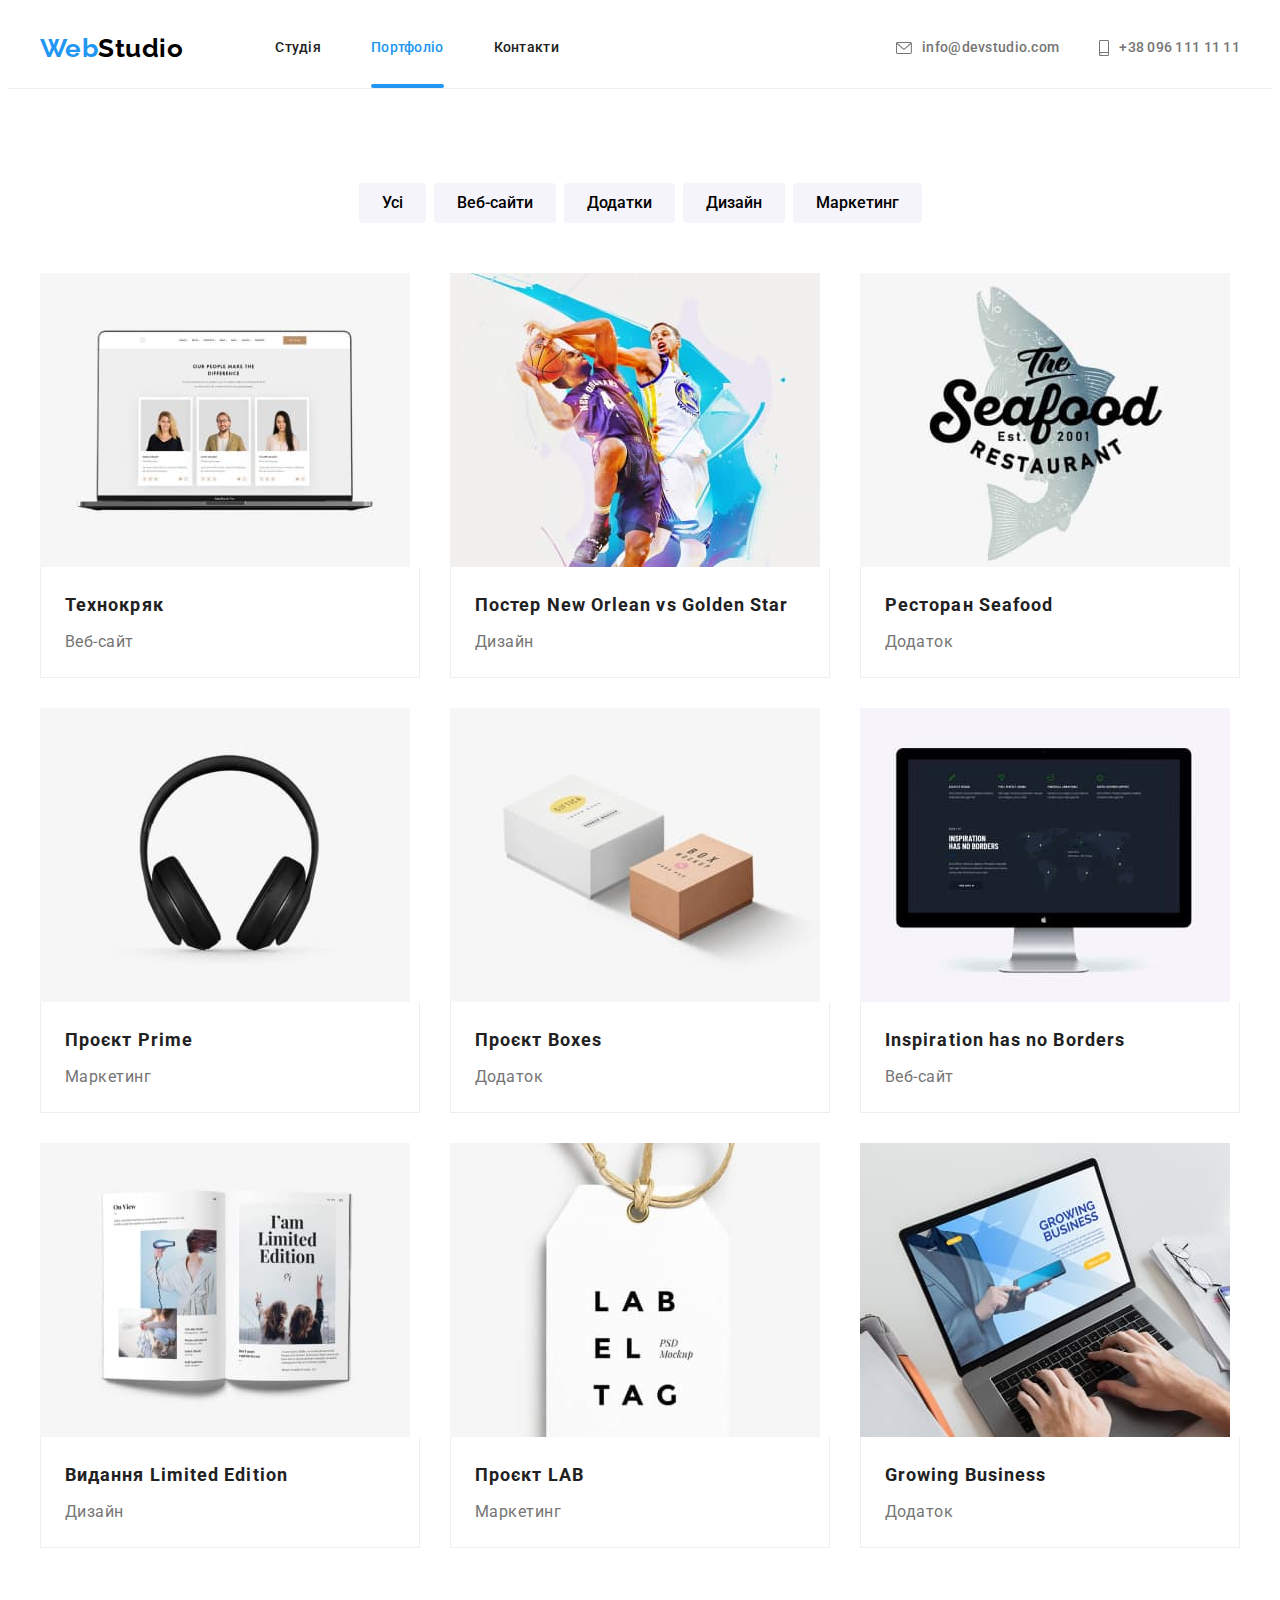
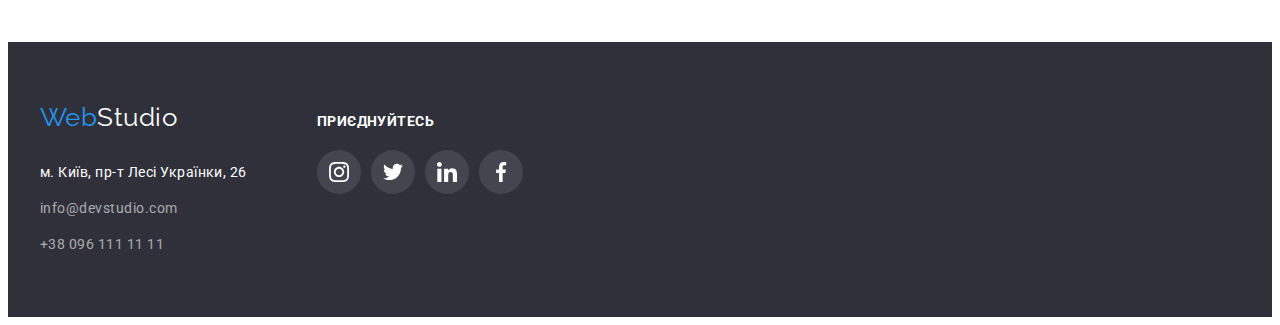
==== portfolio.html @ 070bc05e "copy studio" ====
<!DOCTYPE html>
<html lang="uk">

<head>
  <meta charset="UTF-8" />
  <meta http-equiv="X-UA-Compatible" content="IE=edge" />
  <meta name="viewport" content="width=device-width, initial-scale=1.0" />
  <title>Портфоліо</title>
  <link rel="preconnect" href="https://fonts.googleapis.com" />
  <link rel="preconnect" href="https://fonts.gstatic.com" crossorigin />
  <link href="https://fonts.googleapis.com/css2?family=Raleway:wght@700&family=Roboto:wght@400;500;700;900&display=swap"
    rel="stylesheet" />
  <link rel="stylesheet" href="https://cdnjs.cloudflare.com/ajax/libs/modern-normalize/1.1.0/modern-normalize.min.css"
    integrity="sha512-wpPYUAdjBVSE4KJnH1VR1HeZfpl1ub8YT/NKx4PuQ5NmX2tKuGu6U/JRp5y+Y8XG2tV+wKQpNHVUX03MfMFn9Q=="
    crossorigin="anonymous" referrerpolicy="no-referrer" />
  <link rel="stylesheet" href="./css/styles.css" />
</head>

<body>
  <!-- Header -->
  <header class="header">
    <div class="container header-container">
      <nav class="navigation">
        <a class="logo link" href="/" lang="en"><span class="logo-color">Web</span>Studio</a>
        <ul class="nav-list list">
          <li class="nav-list-item">
            <a class="link nav-list-link" href="./index.html">Студія</a>
          </li>
          <li class="nav-list-item">
            <a class="link nav-list-link nav-list-active-page" href="./portfolio.html">Портфоліо</a>
          </li>
          <li class="nav-list-item">
            <a class="link nav-list-link" href="">Контакти</a>
          </li>
        </ul>
      </nav>
      <ul class="list contact">
        <li class="contact-item">
          <a class="link contact-mail" href="mailto:info@devstudio.com"><svg class="contact-icon" width="16"
              height="12">
              <use href="./images/icons.svg#envelope"></use>
            </svg>info@devstudio.com</a>
        </li>
        <li class="contact-item">
          <a class="link contact-tel" href="tel:+380961111111"><svg class="contact-icon" width="10" height="16">
              <use href="./images/icons.svg#smartphone"></use>
            </svg>+38 096 111 11 11</a>
        </li>
      </ul>
    </div>
  </header>
  <main>
    <!-- Portfolio Hero -->
    <section class="section">
      <div class="container">
        <h1 class="visually-hidden">Портфоліо</h1>
        <ul class="list portfolio-filter">
          <li class="portfolio-filter-item">
            <button class="portfolio-filter-btn" type="button">Усі</button>
          </li>
          <li class="portfolio-filter-item">
            <button class="portfolio-filter-btn" type="button">
              Веб-сайти
            </button>
          </li>
          <li class="portfolio-filter-item">
            <button class="portfolio-filter-btn" type="button">
              Додатки
            </button>
          </li>
          <li class="portfolio-filter-item">
            <button class="portfolio-filter-btn" type="button">Дизайн</button>
          </li>
          <li class="portfolio-filter-item">
            <button class="portfolio-filter-btn" type="button">
              Маркетинг
            </button>
          </li>
        </ul>
        <ul class="list portfolio-works-list">
          <li class="portfolio-works-list-item">
            <a class="link portfolio-works-list-link" href="">
              <div class="product-thumb">
                <p class="overlay-text">Ресурс пропонує комплексні пропозиції з різним рівнем функціоналу та сервісів.
                  Все це дозволить відвідувачу отримати вичерпні відомості про компанію чи приватну особу.</p>
                <img src="./images/portfolio/portfolio-img-1.jpg" alt="Ноутбук з веб-сайтом" width="370" height="294" />
              </div>
              <div class="portfolio-works-content-wrapper">
                <h2 class="portfolio-works-list-title">Технокряк</h2>
                <p class="portfolio-works-list-text">Веб-сайт</p>
              </div>
            </a>
          </li>
          <li class="portfolio-works-list-item">
            <a class="link portfolio-works-list-link" href="">
              <div class="product-thumb">
                <p class="overlay-text">Ресурс пропонує комплексні пропозиції з різним рівнем функціоналу та сервісів.
                  Все це дозволить відвідувачу отримати вичерпні відомості про компанію чи приватну особу.</p><img
                  src="./images/portfolio/portfolio-img-2.jpg" alt="Гравці в баскетбол" width="370" height="294" />
              </div>
              <div class="portfolio-works-content-wrapper">
                <h2 class="portfolio-works-list-title">
                  Постер <span lang="en">New Orlean vs Golden Star</span>
                </h2>
                <p class="portfolio-works-list-text">Дизайн</p>
              </div>
            </a>
          </li>
          <li class="portfolio-works-list-item">
            <a class="link portfolio-works-list-link" href="">
              <div class="product-thumb">
                <p class="overlay-text">Ресурс пропонує комплексні пропозиції з різним рівнем функціоналу та сервісів.
                  Все це дозволить відвідувачу отримати вичерпні відомості про компанію чи приватну особу.</p><img
                  src="./images/portfolio/portfolio-img-3.jpg" alt="Логотип ресторану" width="370" height="294" />
              </div>
              <div class="portfolio-works-content-wrapper">
                <h2 class="portfolio-works-list-title">
                  Ресторан <span lang="en">Seafood</span>
                </h2>
                <p class="portfolio-works-list-text">Додаток</p>
              </div>
            </a>
          </li>
          <li class="portfolio-works-list-item">
            <a class="link portfolio-works-list-link" href="">
              <div class="product-thumb">
                <p class="overlay-text">Ресурс пропонує комплексні пропозиції з різним рівнем функціоналу та сервісів.
                  Все це дозволить відвідувачу отримати вичерпні відомості про компанію чи приватну особу.</p><img
                  src="./images/portfolio/portfolio-img-4.jpg" alt="Навушники" width="370" height="294" />
              </div>
              <div class="portfolio-works-content-wrapper">
                <h2 class="portfolio-works-list-title">
                  Проєкт <span lang="en">Prime</span>
                </h2>
                <p class="portfolio-works-list-text">Маркетинг</p>
              </div>
            </a>
          </li>
          <li class="portfolio-works-list-item">
            <a class="link portfolio-works-list-link" href="">
              <div class="product-thumb">
                <p class="overlay-text">Ресурс пропонує комплексні пропозиції з різним рівнем функціоналу та сервісів.
                  Все це дозволить відвідувачу отримати вичерпні відомості про компанію чи приватну особу.</p><img
                  src="./images/portfolio/portfolio-img-5.jpg" alt="Дві коробки" width="370" height="294" />
              </div>
              <div class="portfolio-works-content-wrapper">
                <h2 class="portfolio-works-list-title">
                  Проєкт <span lang="en">Boxes</span>
                </h2>
                <p class="portfolio-works-list-text">Додаток</p>
              </div>
            </a>
          </li>
          <li class="portfolio-works-list-item">
            <a class="link portfolio-works-list-link" href="">
              <div class="product-thumb">
                <p class="overlay-text">Ресурс пропонує комплексні пропозиції з різним рівнем функціоналу та сервісів.
                  Все це дозволить відвідувачу отримати вичерпні відомості про компанію чи приватну особу.</p><img
                  src="./images/portfolio/portfolio-img-6.jpg" alt="Веб-сайт на моніторі" width="370" height="294" />
              </div>
              <div class="portfolio-works-content-wrapper">
                <h2 class="portfolio-works-list-title">
                  <span lang="en">Inspiration has no Borders</span>
                </h2>
                <p class="portfolio-works-list-text">Веб-сайт</p>
              </div>
            </a>
          </li>
          <li class="portfolio-works-list-item">
            <a class="link portfolio-works-list-link" href="">
              <div class="product-thumb">
                <p class="overlay-text">Ресурс пропонує комплексні пропозиції з різним рівнем функціоналу та сервісів.
                  Все це дозволить відвідувачу отримати вичерпні відомості про компанію чи приватну особу.</p><img
                  src="./images/portfolio/portfolio-img-7.jpg" alt="Рекламний буклет" width="370" height="294" />
              </div>
              <div class="portfolio-works-content-wrapper">
                <h2 class="portfolio-works-list-title">
                  Видання <span lang="en">Limited Edition</span>
                </h2>
                <p class="portfolio-works-list-text">Дизайн</p>
              </div>
            </a>
          </li>
          <li class="portfolio-works-list-item">
            <a class="link portfolio-works-list-link" href="">
              <div class="product-thumb">
                <p class="overlay-text">Ресурс пропонує комплексні пропозиції з різним рівнем функціоналу та сервісів.
                  Все це дозволить відвідувачу отримати вичерпні відомості про компанію чи приватну особу.</p><img
                  src="./images/portfolio/portfolio-img-8.jpg" alt="Бірка" width="370" height="294" />
              </div>
              <div class="portfolio-works-content-wrapper">
                <h2 class="portfolio-works-list-title">
                  Проєкт <span lang="en">LAB</span>
                </h2>
                <p class="portfolio-works-list-text">Маркетинг</p>
              </div>
            </a>
          </li>
          <li class="portfolio-works-list-item">
            <a class="link portfolio-works-list-link" href="">
              <div class="product-thumb">
                <p class="overlay-text">Ресурс пропонує комплексні пропозиції з різним рівнем функціоналу та сервісів.
                  Все це дозволить відвідувачу отримати вичерпні відомості про компанію чи приватну особу.</p><img
                  src="./images/portfolio/portfolio-img-9.jpg" alt="Додаток на ноутбуці" width="370" height="294" />
              </div>
              <div class="portfolio-works-content-wrapper">
                <h2 class="portfolio-works-list-title">
                  <span lang="en">Growing Business</span>
                </h2>
                <p class="portfolio-works-list-text">Додаток</p>
              </div>
            </a>
          </li>
        </ul>
      </div>
    </section>
  </main>
  <!-- Footer -->
  <footer class="footer">
    <div class="container footer-container">
      <div class="footer-left-side">
        <a class="logo-footer link" href="/" lang="en"><span class="logo-color">Web</span>Studio</a>
        <address>
          <ul class="list address-list">
            <li class="address-list-item">
              <a class="link address-list-link address-list-address" href="https://goo.gl/maps/isuV4R65W3E8o1DZ9"
                target="_blank" rel="noopener noreferrer">м. Київ, пр-т Лесі Українки, 26</a>
            </li>
            <li class="address-list-item">
              <a class="link address-list-link" href="mailto:info@devstudio.com">info@devstudio.com</a>
            </li>
            <li class="address-list-item">
              <a class="link address-list-link" href="tel:+380961111111">+38 096 111 11 11</a>
            </li>
          </ul>
        </address>
      </div>
      <div>
        <h3 class="footer-social-title">приєднуйтесь</h3>
        <ul class="list footer-social-list">
          <li class="footer-social-item">
            <a class="footer-social-list-link social-list-link" href=""><svg
                class="footer-social-list-icon social-list-icon" width="20" height="20">
                <use href="./images/icons.svg#instagram"></use>
              </svg></a>
          </li>
          <li class="footer-social-item">
            <a class="footer-social-list-link social-list-link" href=""><svg
                class="footer-social-list-icon social-list-icon" width="20" height="20">
                <use href="./images/icons.svg#twitter"></use>
              </svg></a>
          </li>
          <li class="footer-social-item">
            <a class="footer-social-list-link social-list-link" href=""><svg
                class="footer-social-list-icon social-list-icon" width="20" height="20">
                <use href="./images/icons.svg#linkedin"></use>
              </svg></a>
          </li>
          <li class="footer-social-item">
            <a class="footer-social-list-link social-list-link" href=""><svg
                class="footer-social-list-icon social-list-icon" width="20" height="20">
                <use href="./images/icons.svg#facebook"></use>
              </svg></a>
          </li>
        </ul>
      </div>
    </div>
  </footer>
</body>

</html>
---- css/styles.css ----
:root {
  --primary-font-family: "Roboto", sans-serif;
  --secondary-font-family: "Raleway", sans-serif;
  --primary-text-color-theme-dark: #ffffff;
  --primary-text-color-theme-light: #757575;
  --secondary-text-color-theme-dark: rgba(255, 255, 255, 0.6);
  --secondary-text-color-theme-light: #212121;
  --accent-color: #2196f3;
  --primary-logo-color: #000000;
  --secondary-button-color: #188ce8;
  --primary-backgraund-color: #f5f4fa;
  --secondary-backgraund-color: #2f303a;
  --primary-border-color: #ececec;
  --secondary-border-color: #eeeeee;
}

body {
  background: var(--primary-text-color-theme-dark);
  color: var(--secondary-text-color-theme-light);
  font-family: var(--primary-font-family);
  letter-spacing: 0.03em;
}

h1,
h2,
h3,
h4,
h5,
h6,
p {
  margin-top: 0;
  margin-bottom: 0;
}

ul,
ol {
  margin-top: 0;
  margin-bottom: 0;
  padding-left: 0;
}

img {
  display: block;
}

address {
  font-style: normal;
}

.list {
  list-style: none;
}

.link {
  text-decoration: none;
}

.section {
  padding-top: 94px;
  padding-bottom: 94px;
}

.container {
  width: 1200px;
  padding-left: 15px;
  padding-right: 15px;
  margin-left: auto;
  margin-right: auto;
}

/* ====== START COMPONENTS ======*/
.logo {
  font-family: var(--secondary-font-family);
  font-weight: 700;
  font-size: 26px;
  line-height: 1.19;
  margin-right: 92px;
  color: var(--primary-logo-color);
}

.logo-color {
  color: var(--accent-color);
}

.section-title {
  margin-bottom: 50px;

  font-weight: 700;
  font-size: 36px;
  line-height: 1.17;
  text-align: center;
}

.visually-hidden {
  position: absolute;
  width: 1px;
  height: 1px;
  margin: -1px;
  padding: 0;
  overflow: hidden;
  border: 0;
  clip: rect(0 0 0 0);
}

.social-list {
  display: flex;
  justify-content: space-between;
}

.social-list-link {
  display: flex;
  align-items: center;
  justify-content: center;
  width: 44px;
  height: 44px;
  border-radius: 50%;
  transition: background-color 250ms cubic-bezier(0.4, 0, 0.2, 1);
}

.social-list-icon {
  fill: #afb1b8;
  transition: fill 250ms cubic-bezier(0.4, 0, 0.2, 1);
}

.social-list-link:hover .social-list-icon,
.social-list-link:focus .social-list-icon {
  fill: var(--primary-text-color-theme-dark);
}

.social-list-link:hover,
.social-list-link:focus {
  background-color: var(--accent-color);
}

/* ====== END COMPONENTS ======*/
/* ====== START HEADER ======*/
.header {
  border-bottom: 1px solid var(--primary-border-color);
}

.header-container {
  display: flex;
  align-items: center;
  justify-content: space-between;
}

.navigation {
  display: flex;
  align-items: center;
}

.nav-list {
  display: flex;
  align-items: center;
}

.contact {
  display: flex;
  align-items: center;
}

.contact-icon {
  display: inline-flex;
  margin-right: 10px;
  fill: var(--primary-text-color-theme-light);
  transition: fill 250ms cubic-bezier(0.4, 0, 0.2, 1);
}

.nav-list-item:not(:last-child) {
  margin-right: 50px;
}

.contact-item:not(:last-child) {
  margin-right: 40px;
}

.nav-list-link {
  color: var(--secondary-text-color-theme-light);
  position: relative;
  display: block;
  padding-top: 32px;
  padding-bottom: 32px;
  font-weight: 500;
  font-size: 14px;
  line-height: 1.14;
  letter-spacing: 0.02em;
  transition: color 250ms cubic-bezier(0.4, 0, 0.2, 1);

}

.nav-list-link:hover,
.nav-list-link:focus {
  color: var(--accent-color);
}


.nav-list-active-page {
  color: var(--accent-color);
}

.nav-list-active-page::after {
  content: '';
  position: absolute;
  left: 0;
  bottom: 0;
  display: block;
  width: 100%;
  height: 4px;
  background-color: var(--accent-color);
  border-radius: 2px;
}

.contact-mail,
.contact-tel {
  display: flex;
  align-items: center;
  justify-content: center;
  font-weight: 500;
  font-size: 14px;
  line-height: 1.14;
  letter-spacing: 0.02em;
  color: var(--primary-text-color-theme-light);
  transition: color 250ms cubic-bezier(0.4, 0, 0.2, 1);
}

.contact-mail:hover .contact-icon,
.contact-mail:focus .contact-icon,
.contact-tel:hover .contact-icon,
.contact-tel:focus .contact-icon {
  fill: var(--accent-color);
}

.contact-mail:hover,
.contact-mail:focus,
.contact-tel:hover,
.contact-tel:focus {
  color: var(--accent-color);
}

/* ====== END HEADER ======*/
/* ====== START HERO ======*/
.hero {
  max-width: 1600px;
  margin-left: auto;
  margin-right: auto;
  padding-top: 200px;
  padding-bottom: 200px;
  background-image: linear-gradient(rgba(47, 48, 58, 0.4),
      rgba(47, 48, 58, 0.4)),
    url("../images/hero/bg.jpg");
  background-size: cover;
  background-color: #c4c4c4;
  text-align: center;
}

.main-title {
  max-width: 696px;
  margin-left: auto;
  margin-right: auto;
  margin-bottom: 30px;
  font-weight: 900;
  font-size: 44px;
  line-height: 1.36;
  letter-spacing: 0.06em;
  text-transform: uppercase;
  color: var(--primary-text-color-theme-dark);
}

.modal-btn {
  min-width: 216px;
  padding: 10px 20px;
  border: 1px solid var(--accent-color);
  border-radius: 4px;
  background: var(--accent-color);
  font-family: inherit;
  font-weight: 700;
  font-size: 16px;
  line-height: 1.88;
  letter-spacing: 0.06em;
  color: var(--primary-text-color-theme-dark);
  cursor: pointer;
  box-shadow: 0px 4px 4px rgba(0, 0, 0, 0.15);
  transition: background-color 250ms cubic-bezier(0.4, 0, 0.2, 1);
}

.modal-btn:hover,
.modal-btn:focus {
  background-color: var(--secondary-button-color);
}

/* ====== END HERO ======*/
/* ====== START FEATURES ======*/

.features-section {
  padding-bottom: 0;
}

.features-list {
  display: flex;
  flex-wrap: wrap;
  gap: 30px;
}

.features-list-item {
  flex-basis: calc((100% - 3 * 30px) / 4);
}

.features-list-img {
  display: flex;
  align-items: center;
  justify-content: center;
  width: 270px;
  height: 120px;
  margin-bottom: 30px;
  background-color: var(--primary-backgraund-color);
}

.features-icon {
  fill: var(--secondary-text-color-theme-light);
}

.features-list-title {
  margin-bottom: 10px;
  font-weight: 700;
  font-size: 14px;
  line-height: 1.14;
  text-transform: uppercase;
}

.features-list-text {
  font-size: 14px;
  line-height: 1.71;
  color: var(--primary-text-color-theme-light);
}

/* ====== END FEATURES ======*/
/* ====== START TASKS ======*/
.tasks-list {
  display: flex;
  flex-wrap: wrap;
  gap: 30px;
}

.tasks-list-item {
  position: relative;
  flex-basis: calc((100% - 2 * 30px) / 3);
}

.tasks-thumb {
  position: absolute;
  left: 0;
  bottom: 0;
  width: 100%;
  height: 70px;
  background: rgba(47, 48, 58, 0.8);
}

.tasks-list-item-title {
  padding-top: 27px;
  font-weight: 700;
  font-size: 14px;
  line-height: 1.14;
  text-align: center;
  letter-spacing: 0.03em;
  text-transform: uppercase;
  color: var(--primary-text-color-theme-dark);
}


/* ====== END TASKS ======*/
/* ====== START TEAM ======*/
.team {
  background-color: var(--primary-backgraund-color);
}

.team-list {
  display: flex;
  flex-wrap: wrap;
  gap: 30px;
}

.team-list-card {
  flex-basis: calc((100% - 3 * 30px) / 4);
  background: var(--primary-text-color-theme-dark);
  box-shadow: 0px 1px 3px rgba(0, 0, 0, 0.12), 0px 1px 1px rgba(0, 0, 0, 0.14),
    0px 2px 1px rgba(0, 0, 0, 0.2);
  border-radius: 0px 0px 4px 4px;
}

.team-content-wrapper {
  padding-top: 30px;
  padding-bottom: 30px;
  padding-left: 32px;
  padding-right: 32px;
}

.team-list-title {
  margin-bottom: 10px;
  font-weight: 500;
  font-size: 16px;
  line-height: 1.19;
  text-align: center;
}

.team-list-text {
  margin-bottom: 16px;
  font-size: 16px;
  line-height: 1.19;
  text-align: center;
  color: var(--primary-text-color-theme-light);
}

/* ====== END TEAM ======*/
/* ====== START CLIENTS ======*/
.clients-list {
  display: flex;
  flex-wrap: wrap;
  gap: 30px;
}

.clients-list-item {
  flex-basis: calc((100% - 6 * 30px) / 6);
}

.clients-logo {
  display: flex;
  align-items: center;
  justify-content: center;
  width: 170px;
  height: 92px;
  border: 1px solid #AFB1B8;
  border-radius: 4px;
  transition: border 250ms cubic-bezier(0.4, 0, 0.2, 1);
}

.clients-logo:hover,
.clients-logo:focus {
  border: 1px solid var(--accent-color);
}

.clients-logo:hover .clients-icon,
.clients-logo:focus .clients-icon {
  fill: var(--accent-color);
}

.clients-icon {
  width: 106px;
  height: 60px;
  fill: #AFB1B8;
  transition: fill 250ms cubic-bezier(0.4, 0, 0.2, 1);
}

/* ====== END CLIENTS ======*/
/* ====== START FOOTER ======*/
.footer {
  padding-top: 60px;
  padding-bottom: 60px;
  background-color: var(--secondary-backgraund-color);
}

.footer-container {
  display: flex;
  align-items: baseline;
}

.footer-left-side {
  margin-right: 70px;
}

.logo-footer {
  font-family: var(--secondary-font-family);
  display: block;
  margin-bottom: 28px;
  font-weight: 700px;
  font-size: 26px;
  line-height: 1.19;
  color: var(--primary-text-color-theme-dark);
}

.address-list-item:not(:last-child) {
  margin-bottom: 12px;
}

.address-list-link {
  font-size: 14px;
  line-height: 1.71;
  color: var(--secondary-text-color-theme-dark);
  transition: color 250ms cubic-bezier(0.4, 0, 0.2, 1);
}

.address-list-address {
  color: var(--primary-text-color-theme-dark);
}

.address-list-link:hover,
.address-list-link:focus {
  color: var(--accent-color);
}

.footer-social-title {
  margin-bottom: 20px;
  font-size: 14px;
  line-height: 1.14;
  letter-spacing: 0.03em;
  text-transform: uppercase;
  color: var(--primary-text-color-theme-dark);
}

.footer-social-list {
  display: flex;
}

.footer-social-item:not(:last-child) {
  margin-right: 10px;
}

.footer-social-list-link {
  background-color: rgba(255, 255, 255, 0.1);
}

.footer-social-list-icon {
  fill: var(--primary-text-color-theme-dark);
}

/* ====== END FOOTER ======*/
/* ====== START PORTFOLIO HERO ======*/
.portfolio-filter {
  display: flex;
  align-items: center;
  margin-bottom: 50px;
  justify-content: center;
}

.portfolio-filter-item:not(:last-child) {
  margin-right: 8px;
}

.portfolio-filter-btn {
  min-width: 67px;
  padding: 6px 22px;
  border: 1px solid transparent;
  border-radius: 4px;
  font-family: inherit;
  font-weight: 500;
  font-size: 16px;
  line-height: 1.63;
  cursor: pointer;
  background-color: var(--primary-backgraund-color);
  transition: background-color 250ms cubic-bezier(0.4, 0, 0.2, 1), color 250ms cubic-bezier(0.4, 0, 0.2, 1), box-shadow 250ms cubic-bezier(0.4, 0, 0.2, 1);
}

.portfolio-filter-btn:hover,
.portfolio-filter-btn:focus {
  color: var(--primary-text-color-theme-dark);
  background-color: var(--accent-color);
  box-shadow: 0px 3px 1px rgba(0, 0, 0, 0.1), 0px 1px 2px rgba(0, 0, 0, 0.08), 0px 2px 2px rgba(0, 0, 0, 0.12);
}

.portfolio-works-list {
  display: flex;
  flex-wrap: wrap;
  gap: 30px;
}

.portfolio-works-list-item {
  flex-basis: calc((100% - 2 * 30px) / 3);
}

.portfolio-works-list-link {
  display: block;
  transition: box-shadow 250ms cubic-bezier(0.4, 0, 0.2, 1);
}

.product-thumb {
  position: relative;
  overflow: hidden;
}

.product-thumb::before {
  display: inline-block;
  position: absolute;
  content: '';
  width: 100%;
  height: 100%;
  background: rgba(33, 150, 243, 0.9);
  opacity: 0;
  transition: opacity 250ms cubic-bezier(0.4, 0, 0.2, 1), transform 250ms cubic-bezier(0.4, 0, 0.2, 1);
  transform: translateY(100%)
}

.overlay-text {
  font-weight: 400;
  font-size: 18px;
  line-height: 1.56;
  letter-spacing: 0.03em;
  color: var(--primary-text-color-theme-dark);
  position: absolute;
  padding: 63px 24px;
  text-align: left;
  opacity: 0;
  transition: opacity 250ms cubic-bezier(0.4, 0, 0.2, 1), transform 250ms cubic-bezier(0.4, 0, 0.2, 1);
  transform: translateY(100%)
}

.portfolio-works-list-link:hover {
  box-shadow: 0px 1px 1px rgba(0, 0, 0, 0.12), 0px 4px 4px rgba(0, 0, 0, 0.06), 1px 4px 6px rgba(0, 0, 0, 0.16);
}

.portfolio-works-list-link:hover .product-thumb::before,
.portfolio-works-list-link:hover .overlay-text {
  opacity: 1;
  transform: translateY(0);

}

.portfolio-works-content-wrapper {
  padding: 20px 24px;
  border-right: 1px solid var(--secondary-border-color);
  border-bottom: 1px solid var(--secondary-border-color);
  border-left: 1px solid var(--secondary-border-color);
}

.portfolio-works-list-title {
  margin-bottom: 4px;
  color: var(--secondary-text-color-theme-light);
  font-weight: 700;
  font-size: 18px;
  line-height: 2;
  letter-spacing: 0.06em;
}

.portfolio-works-list-text {
  font-size: 16px;
  line-height: 1.88;
  color: var(--primary-text-color-theme-light);
}

/* ====== END PORTFOLIO HERO ======*/
.backdrop {
  position: fixed;
  top: 0;
  left: 0;
  width: 100vw;
  height: 100vh;
  background-color: rgba(0, 0, 0, 0.2);
  transition: opacity 250ms cubic-bezier(0.4, 0, 0.2, 1), visibility 250ms cubic-bezier(0.4, 0, 0.2, 1);
}

.backdrop.is-hidden {
  opacity: 0;
  visibility: hidden;
  pointer-events: none;
}

.modal {
  position: absolute;
  top: 50%;
  left: 50%;
  transform: translate(-50%, -50%);
  opacity: 1;
  scale: 1;
  width: 528px;
  height: 580px;
  background-color: var(--primary-text-color-theme-dark);
  transition: opacity 250ms cubic-bezier(0.4, 0, 0.2, 1), scale 250ms cubic-bezier(0.4, 0, 0.2, 1);
}
.backdrop.is-hidden .modal {
  opacity: 0;
  scale: 0;
}

.modal-close-btn {
  position: absolute;
  top: 8px;
  right: 8px;
  display: flex;
  justify-content: center;
  align-items: center;
  width: 30px;
  height: 30px;
  border-radius: 50%;
  border: 1px solid rgba(0, 0, 0, 0.1);
  background-color: transparent;
  padding: 0;
  cursor: pointer;
}
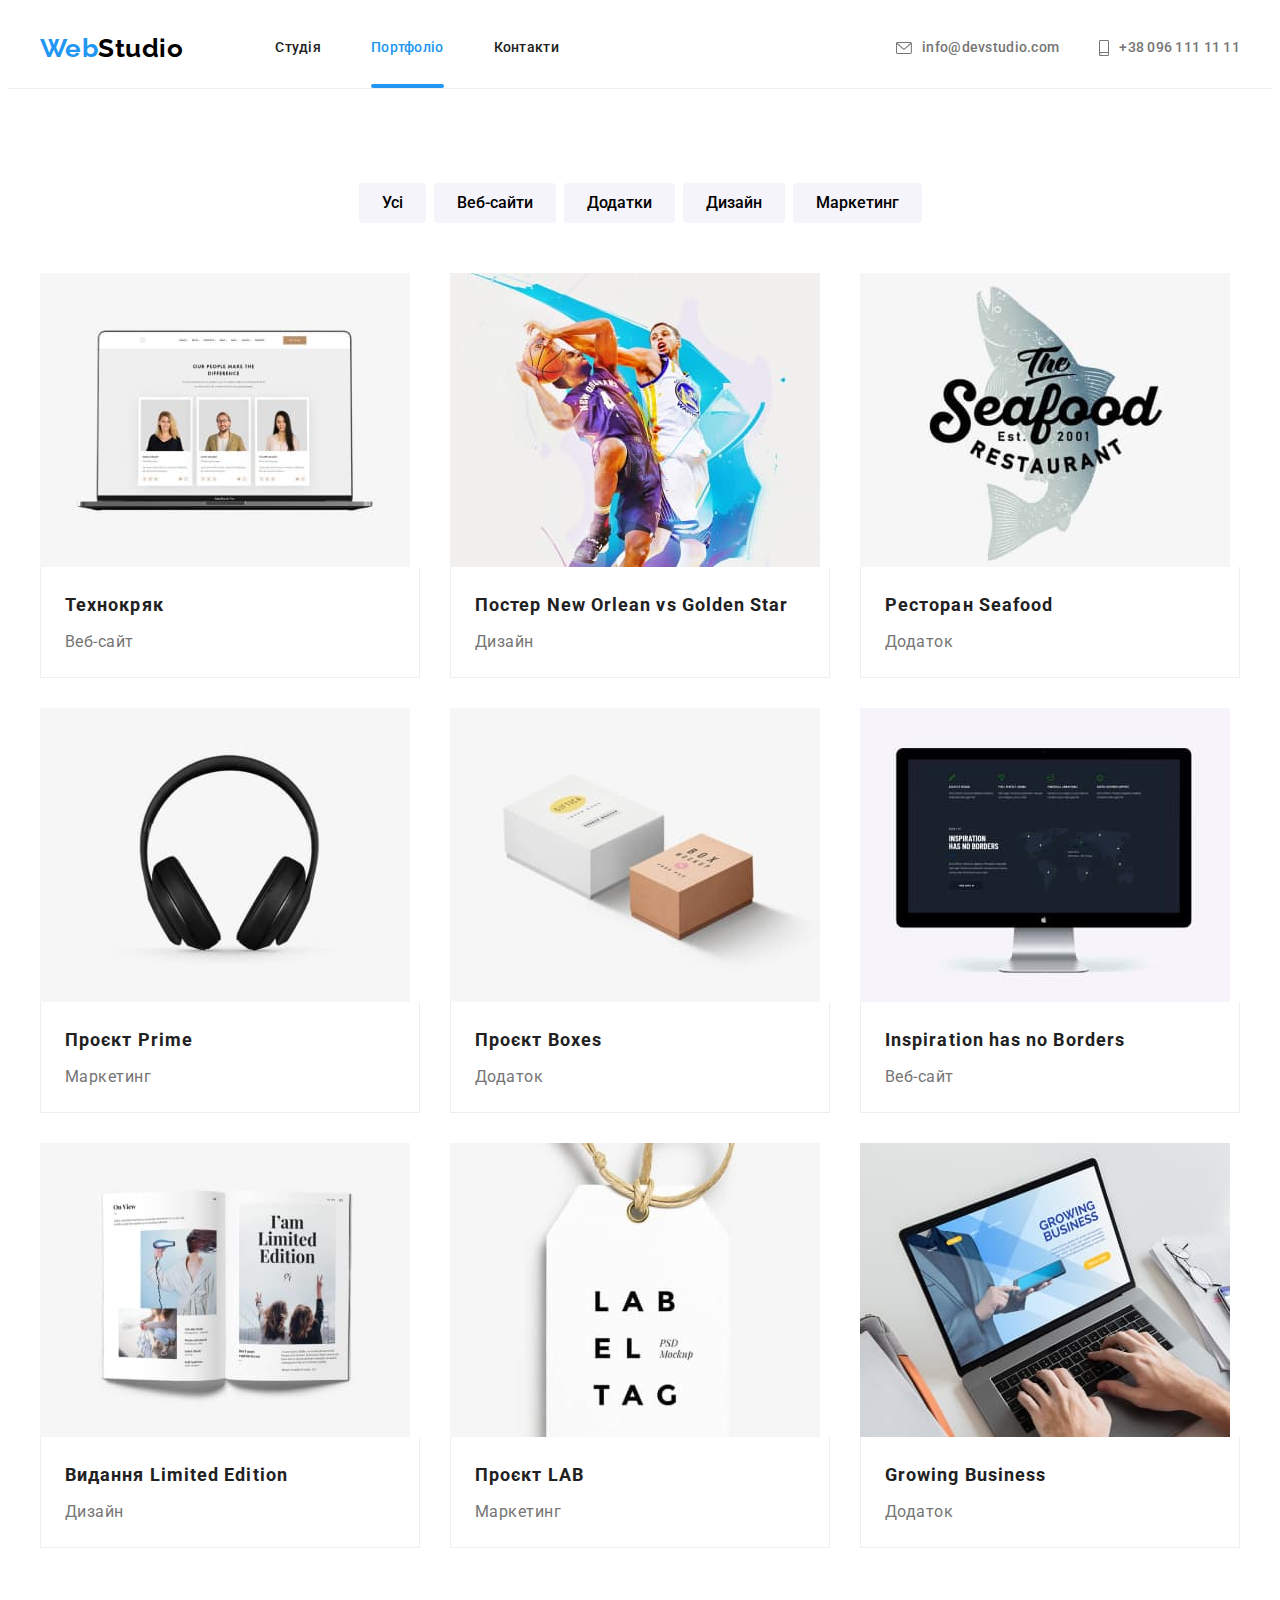
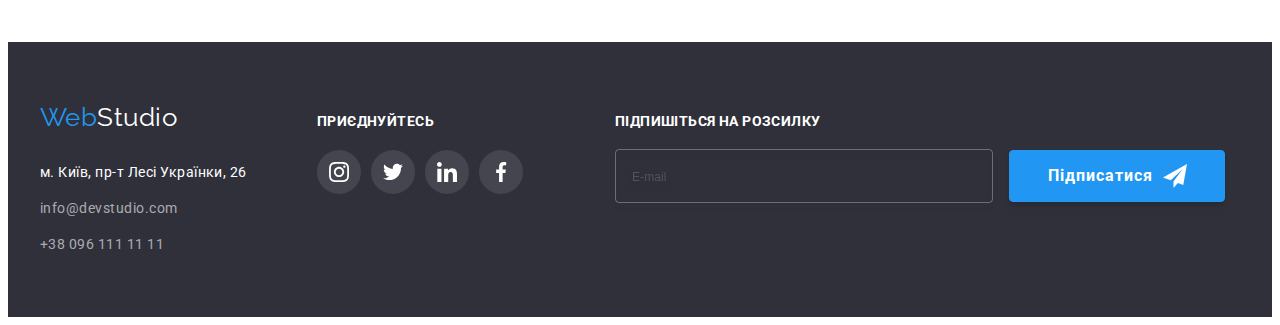
==== commit 732eb684: "add footer send" ====
--- a/portfolio.html
+++ b/portfolio.html
@@ -235,7 +235,7 @@
           </ul>
         </address>
       </div>
-      <div>
+      <div class="footer-social-links">
         <h3 class="footer-social-title">приєднуйтесь</h3>
         <ul class="list footer-social-list">
           <li class="footer-social-item">
@@ -264,6 +264,19 @@
           </li>
         </ul>
       </div>
+      <form class="js-speaker-form">
+        <b class="footer-contact-form-text">Підпишіться на розсилку</b>
+        <label class="footer-contact-form-field">
+          <input type="email" class="footer-contact-form-input" name="footer_emale" placeholder="E-mail" required>
+        </label>
+        <button
+          type="submit" class="footer-contact-form-btn">
+          Підписатися<svg class="send-icon" width="24"
+          height="24">
+          <use href="./images/icons.svg#icon-send"></use>
+        </svg>
+        </button>
+        </form>
     </div>
   </footer>
 </body>
--- a/css/styles.css
+++ b/css/styles.css
@@ -466,7 +466,9 @@
 .footer-left-side {
   margin-right: 70px;
 }
-
+.footer-social-links {
+  margin-right: 92px;
+}
 .logo-footer {
   font-family: var(--secondary-font-family);
   display: block;
@@ -521,7 +523,69 @@
 .footer-social-list-icon {
   fill: var(--primary-text-color-theme-dark);
 }
-
+.footer-contact-form-text {
+  display: block;
+  margin-bottom: 20px;
+font-size: 14px;
+line-height: 16px;
+letter-spacing: 0.03em;
+text-transform: uppercase;
+color: var(--primary-text-color-theme-dark);
+}
+.footer-contact-form-input {
+margin-right: 12px;
+padding-left: 16px;
+width: 358px;
+height: 50px;
+border: 1px solid rgba(255, 255, 255, 0.3);
+filter: drop-shadow(0px 4px 4px rgba(0, 0, 0, 0.15));
+border-radius: 4px;
+color: var(--primary-text-color-theme-dark);
+background-color: transparent;
+cursor: pointer;
+transition: border-color 250ms cubic-bezier(0.4, 0, 0.2, 1);
+}
+.footer-contact-form-input:focus,
+.footer-contact-form-input:hover {
+  outline: none;
+  border-color: var(--accent-color);
+}
+
+.footer-contact-form-input::placeholder {
+  font-weight: 400;
+  font-size: 12px;
+  line-height: 1.17;
+  letter-spacing: 0.01em;
+  color: rgba(117, 117, 117, 0.5);
+}
+.footer-contact-form-btn {
+  display: inline-flex;
+  align-items: center;
+  justify-content: center;
+  margin: 0 auto;
+  min-width: 216px;
+  padding: 10px 20px;
+  border: 1px solid var(--accent-color);
+  border-radius: 4px;
+  background: var(--accent-color);
+  font-family: inherit;
+  font-weight: 700;
+  font-size: 16px;
+  line-height: 1.88;
+  letter-spacing: 0.06em;
+  color: var(--primary-text-color-theme-dark);
+  cursor: pointer;
+  box-shadow: 0px 4px 4px rgba(0, 0, 0, 0.15);
+  transition: background-color 250ms cubic-bezier(0.4, 0, 0.2, 1);
+}
+.footer-contact-form-btn:hover,
+.footer-contact-form-btn:focus {
+  background-color: var(--secondary-button-color);
+}
+.send-icon {
+  display: inline-flex;
+  margin-left: 10px;
+}
 /* ====== END FOOTER ======*/
 /* ====== START PORTFOLIO HERO ======*/
 .portfolio-filter {
@@ -663,7 +727,9 @@
   height: 580px;
   background-color: var(--primary-text-color-theme-dark);
   transition: opacity 250ms cubic-bezier(0.4, 0, 0.2, 1), scale 250ms cubic-bezier(0.4, 0, 0.2, 1);
-}
+  padding: 40px;
+}
+
 .backdrop.is-hidden .modal {
   opacity: 0;
   scale: 0;
@@ -683,4 +749,156 @@
   background-color: transparent;
   padding: 0;
   cursor: pointer;
+}
+.modal-close-button {
+  transition: fill 250ms cubic-bezier(0.4, 0, 0.2, 1);
+}
+.modal-close-btn:focus .modal-close-button,
+.modal-close-btn:hover .modal-close-button{
+fill: var(--accent-color);
+}
+.contact-form-text {
+  display: block;
+  margin-bottom: 12px;
+font-size: 20px;
+line-height: 1.15;
+text-align: center;
+letter-spacing: 0.03em;
+color: var(--secondary-text-color-theme-light);
+}
+.contact-form {
+  width: 448px;
+  min-height: 200px;
+  margin: 0 auto;
+}
+
+.contact-form-field {
+  display: block;
+  margin-bottom: 10px;
+}
+
+.contact-form-input-wrapper {
+  position: relative;
+  display: block;
+  margin-top: 4px;
+}
+
+.contact-form-name {
+  display: block;
+  font-weight: 400;
+  font-size: 12px;
+  line-height: 1.17;
+  letter-spacing: 0.01em;
+  color: var(--primary-text-color-theme-light);
+}
+
+.contact-form-input {
+  width: 100%;
+  height: 40px;
+  padding-left: 42px;
+  border: 1px solid rgba(33, 33, 33, 0.2);
+  border-radius: 4px;
+  transition: border-color 250ms cubic-bezier(0.4, 0, 0.2, 1);
+}
+
+.contact-form-input:focus,
+.contact-form-input:hover {
+  outline: none;
+  border-color: var(--accent-color);
+  cursor: pointer;
+}
+
+.contact-form-input:focus+.contact-form-icon,
+.contact-form-input:hover+.contact-form-icon {
+  fill: var(--accent-color);
+  cursor: pointer;
+}
+
+.contact-form-icon {
+  position: absolute;
+  top: 50%;
+  left: 12px;
+  transform: translateY(-50%);
+  display: block;
+  transition: fill 250ms cubic-bezier(0.4, 0, 0.2, 1);
+}
+
+.contact-form-message {
+  width: 100%;
+  height: 100px;
+  resize: none;
+  margin-bottom: 10px;
+  margin-top: 4px;
+  padding: 12px 16px;
+  border: 1px solid rgba(33, 33, 33, 0.2);
+  border-radius: 4px;
+  transition: border-color 250ms cubic-bezier(0.4, 0, 0.2, 1);
+}
+
+.contact-form-message:focus,
+.contact-form-message:hover {
+  outline: none;
+  border-color: var(--accent-color);
+}
+
+.contact-form-message::placeholder {
+  font-weight: 400;
+  font-size: 12px;
+  line-height: 1.17;
+  letter-spacing: 0.01em;
+  color: rgba(117, 117, 117, 0.5);
+}
+.contact-form-checkbox-wrapper {
+  margin-bottom: 30px;
+}
+.contact-form-checkbox-label {
+  display: flex;
+  align-items: center;
+  font-weight: 400;
+  font-size: 14px;
+  line-height: 1.71;
+  letter-spacing: 0.03em;
+  color: var(--primary-text-color-theme-light);
+}
+
+.contact-form-checkbox-label::before {
+  display: inline-block;
+  width: 16px;
+  height: 15px;
+  margin-right: 8px;
+  background-image: url(../images/vector.svg);
+  cursor: pointer;
+  content: '';
+}
+.contact-form-checkbox:focus + .contact-form-checkbox-label::before {
+outline: 1px solid var(--accent-color);
+}
+.contact-form-checkbox:checked + .contact-form-checkbox-label::before {
+  background-image: url(../images/icon-check.svg);
+}
+.policy-link {
+  color: var(--accent-color);
+}
+.contact-form-btn {
+  display: block;
+  margin: 0 auto;
+  min-width: 216px;
+  padding: 10px 20px;
+  border: 1px solid var(--accent-color);
+  border-radius: 4px;
+  background: var(--accent-color);
+  font-family: inherit;
+  font-weight: 700;
+  font-size: 16px;
+  line-height: 1.88;
+  letter-spacing: 0.06em;
+  color: var(--primary-text-color-theme-dark);
+  cursor: pointer;
+  box-shadow: 0px 4px 4px rgba(0, 0, 0, 0.15);
+  transition: background-color 250ms cubic-bezier(0.4, 0, 0.2, 1);
+}
+
+.contact-form-btn:hover,
+.contact-form-btn:focus {
+  background-color: var(--secondary-button-color);
 }